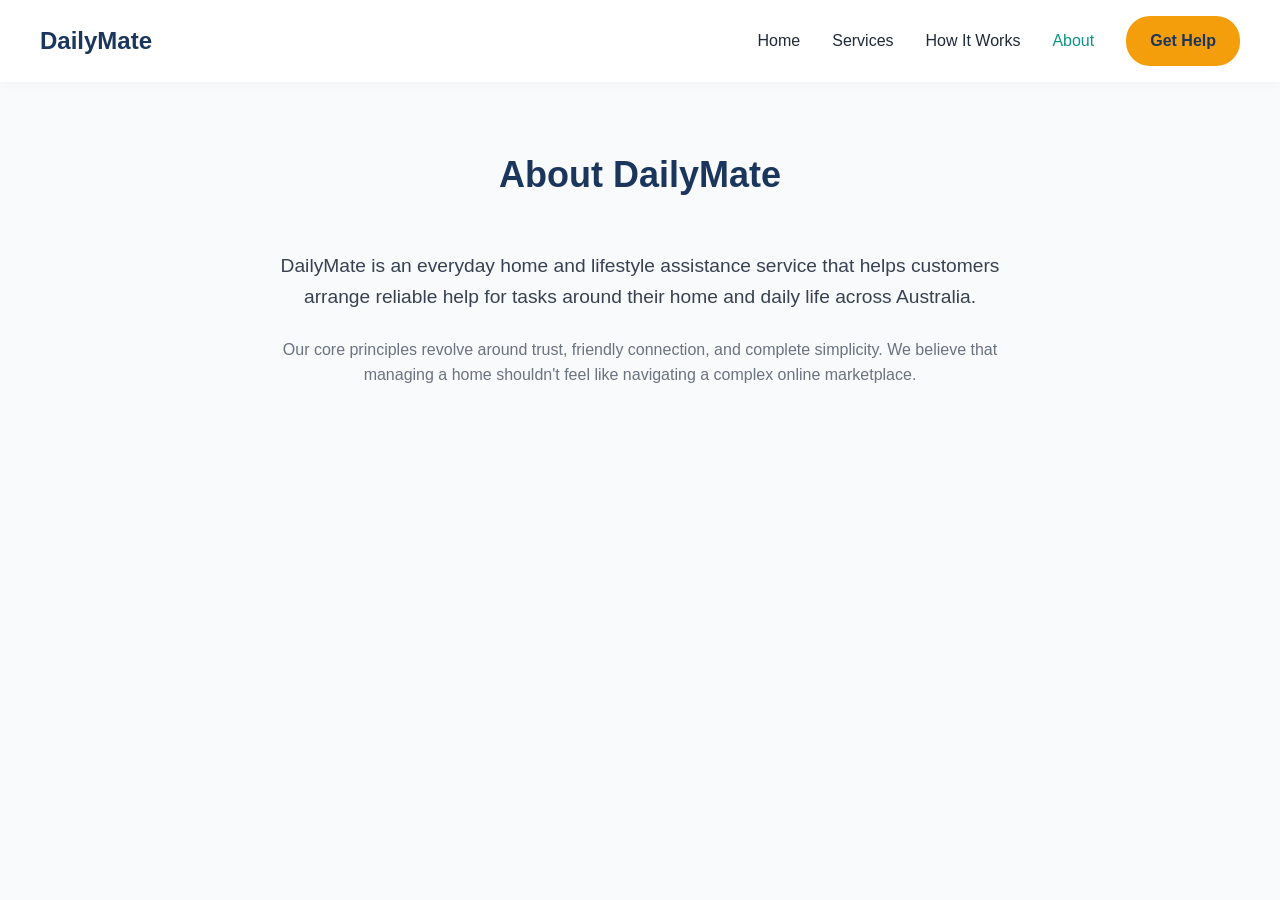
==== about.html @ eb7813a4 "Add files via upload" ====
<!DOCTYPE html>
<html lang="en-AU">
<head>
    <meta charset="UTF-8">
    <meta name="viewport" content="width=device-width, initial-scale=1.0">
    <title>About DailyMate</title>
    <link rel="stylesheet" href="css/style.css">
</head>
<body>
    <header class="header">
        <nav class="nav-container">
            <a href="index.html" class="logo">DailyMate</a>
            <ul class="nav-menu">
                <li><a href="index.html" class="nav-link">Home</a></li>
                <li><a href="services.html" class="nav-link">Services</a></li>
                <li><a href="how-it-works.html" class="nav-link">How It Works</a></li>
                <li><a href="about.html" class="nav-link active">About</a></li>
                <li><a href="get-help.html" class="btn btn-primary">Get Help</a></li>
            </ul>
        </nav>
    </header>
    <main class="container" style="max-width: 800px; text-align: center;">
        <h1 class="section-title">About DailyMate</h1>
        <p style="font-size: 1.2rem; margin-bottom: 1.5rem; color: #374151;">DailyMate is an everyday home and lifestyle assistance service that helps customers arrange reliable help for tasks around their home and daily life across Australia.</p>
        <p style="color: #6B7280;">Our core principles revolve around trust, friendly connection, and complete simplicity. We believe that managing a home shouldn't feel like navigating a complex online marketplace.</p>
    </main>
</body>
</html>
---- css/style.css ----
/* DailyMate Aesthetic Design System */
:root {
    --primary: #1A365D;
    --secondary: #0D9488;
    --accent: #F59E0B;
    --neutral-dark: #1F2937;
    --neutral-light: #F9FAFB;
    --white: #FFFFFF;
    --radius-md: 16px;
    --radius-lg: 24px;
    --transition: all 0.25s ease-in-out;
}

* { box-sizing: border-box; margin: 0; padding: 0; }
body {
    font-family: -apple-system, BlinkMacSystemFont, "Segoe UI", Roboto, Helvetica, Arial, sans-serif;
    color: var(--neutral-dark);
    background-color: var(--neutral-light);
    line-height: 1.6;
}

.header {
    background-color: var(--white);
    padding: 1rem 2rem;
    box-shadow: 0 2px 10px rgba(0,0,0,0.03);
    position: sticky; top: 0; z-index: 1000;
}
.nav-container {
    max-width: 1200px; margin: 0 auto;
    display: flex; justify-content: space-between; align-items: center;
}
.logo { font-weight: 700; font-size: 1.5rem; color: var(--primary); text-decoration: none; }
.nav-menu { display: flex; list-style: none; align-items: center; gap: 2rem; }
.nav-link { color: var(--neutral-dark); text-decoration: none; font-weight: 500; transition: var(--transition); }
.nav-link.active, .nav-link:hover { color: var(--secondary); }

.btn {
    display: inline-flex; align-items: center; justify-content: center;
    padding: 0.75rem 1.5rem; font-weight: 600; border-radius: var(--radius-lg);
    text-decoration: none; border: none; cursor: pointer; min-height: 48px;
    transition: var(--transition);
}
.btn-primary { background-color: var(--accent); color: var(--primary); }
.btn-primary:hover { transform: translateY(-1px); box-shadow: 0 4px 12px rgba(245,158,11,0.3); }
.btn-secondary { background-color: transparent; border: 2px solid var(--primary); color: var(--primary); }
.btn-secondary:hover { background-color: var(--primary); color: var(--white); }
.btn-sm { min-height: 38px; padding: 0.5rem 1rem; font-size: 0.9rem; }

.container { max-width: 1200px; margin: 0 auto; padding: 4rem 2rem; }
.hero { text-align: center; padding: 6rem 2rem; }
.hero h1 { font-size: 3rem; color: var(--primary); margin-bottom: 1.5rem; }
.hero p { font-size: 1.25rem; max-width: 600px; margin: 0 auto 2.5rem; color: #4B5563; }
.hero-actions { display: flex; gap: 1rem; justify-content: center; flex-wrap: wrap; }

.section-title { text-align: center; font-size: 2.25rem; color: var(--primary); margin-bottom: 3rem; }
.services-grid { display: grid; grid-template-columns: repeat(auto-fit, minmax(280px, 1fr)); gap: 2rem; }
.service-card {
    background: var(--white); padding: 2.5rem; border-radius: var(--radius-md);
    text-align: center; box-shadow: 0 4px 20px rgba(0,0,0,0.02); transition: var(--transition);
}
.service-card:hover { transform: translateY(-4px); box-shadow: 0 10px 25px rgba(0,0,0,0.05); }
.service-icon { font-size: 2.5rem; margin-bottom: 1rem; }
.service-card h3 { color: var(--primary); margin-bottom: 1rem; }
.service-card p { color: #6B7280; margin-bottom: 1.5rem; font-size: 0.95rem; }

.steps-container { display: grid; grid-template-columns: repeat(auto-fit, minmax(220px, 1fr)); gap: 2rem; text-align: center; }
.step-item { background: var(--white); padding: 2rem; border-radius: var(--radius-md); position: relative; }
.step-num {
    width: 40px; height: 40px; background: var(--secondary); color: var(--white);
    border-radius: 50%; display: flex; align-items: center; justify-content: center;
    font-weight: bold; margin: 0 auto 1rem;
}
.step-item h3 { color: var(--primary); margin-bottom: 0.5rem; }
.step-item p { color: #6B7280; font-size: 0.95rem; }

.card-form { background: var(--white); border-radius: var(--radius-md); padding: 2.5rem; box-shadow: 0 4px 20px rgba(0,0,0,0.02); max-width: 600px; margin: 0 auto; }
.form-group { margin-bottom: 1.5rem; }
.form-label { display: block; font-weight: 600; margin-bottom: 0.5rem; color: var(--primary); }
.form-control { width: 100%; padding: 0.875rem 1rem; font-size: 1rem; border: 2px solid #E5E7EB; border-radius: 8px; outline: none; transition: var(--transition); font-family: inherit; }
.form-control:focus { border-color: var(--secondary); }
.hamburger { display: none; background: none; border: none; font-size: 1.5rem; cursor: pointer; color: var(--primary); }

@media (max-width: 768px) {
    .hamburger { display: block; }
    .nav-menu { display: none; }
    .hero h1 { font-size: 2.25rem; }
}
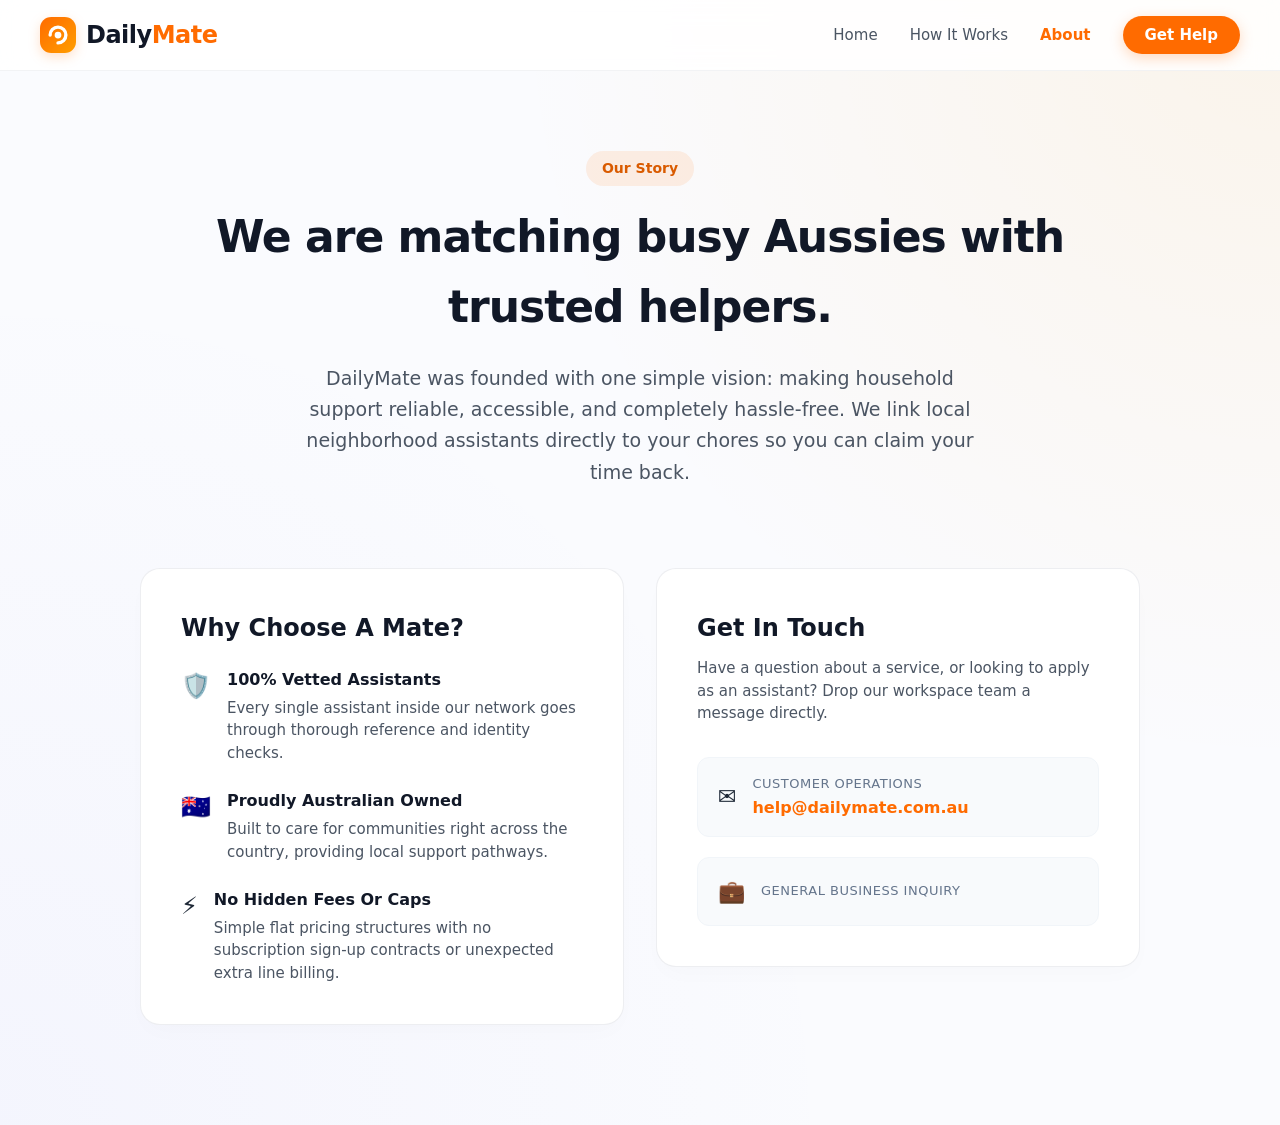
==== commit 386167d9: "Update about.html" ====
--- a/about.html
+++ b/about.html
@@ -3,26 +3,137 @@
 <head>
     <meta charset="UTF-8">
     <meta name="viewport" content="width=device-width, initial-scale=1.0">
-    <title>About DailyMate</title>
+    <title>About Us & Contact - DailyMate</title>
     <link rel="stylesheet" href="css/style.css">
+    <link rel="icon" type="image/svg+xml" href="data:image/svg+xml,<svg xmlns=%22http://w3.org viewBox=%220 0 100 100%22><text y=%22.9em%22 font-size=%2290%22>🤝</text></svg>">
+    
+    <!-- HIGH-CONVERSION MODERN GLASS & ANIMATION UI SYSTEM -->
+    <style>
+        @keyframes subtle-float {
+            0% { transform: translateY(0px); }
+            50% { transform: translateY(-6px); }
+            100% { transform: translateY(0px); }
+        }
+        .animate-nav-link {
+            position: relative;
+            transition: color 0.3s cubic-bezier(0.4, 0, 0.2, 1);
+        }
+        .animate-nav-link::after {
+            content: '';
+            position: absolute;
+            width: 100%;
+            transform: scaleX(0);
+            height: 2px;
+            bottom: -4px;
+            left: 0;
+            background-color: #ff6b00;
+            transform-origin: bottom right;
+            transition: transform 0.25s ease-out;
+        }
+        .animate-nav-link:hover::after {
+            transform: scaleX(1);
+            transform-origin: bottom left;
+        }
+        .cta-hover-effect {
+            transition: all 0.3s cubic-bezier(0.4, 0, 0.2, 1) !important;
+        }
+        .cta-hover-effect:hover {
+            transform: translateY(-2px);
+            box-shadow: 0 10px 20px rgba(255, 107, 0, 0.4) !important;
+            background: #e05e00 !important;
+        }
+    </style>
 </head>
-<body>
-    <header class="header">
-        <nav class="nav-container">
-            <a href="index.html" class="logo">DailyMate</a>
-            <ul class="nav-menu">
-                <li><a href="index.html" class="nav-link">Home</a></li>
-                <li><a href="services.html" class="nav-link">Services</a></li>
-                <li><a href="how-it-works.html" class="nav-link">How It Works</a></li>
-                <li><a href="about.html" class="nav-link active">About</a></li>
-                <li><a href="get-help.html" class="btn btn-primary">Get Help</a></li>
+<body style="margin: 0; padding: 0; background: radial-gradient(circle at top right, rgba(255, 158, 0, 0.08), transparent 45%), radial-gradient(circle at bottom left, rgba(99, 102, 241, 0.04), transparent 50%), #fafbfe; min-height: 100vh;">
+
+    <!-- ANIMATED GLASS-MORPHIC NAVIGATION HEADER -->
+    <header style="background: rgba(255, 255, 255, 0.85); backdrop-filter: blur(12px); position: sticky; top: 0; z-index: 1000; border-bottom: 1px solid rgba(229, 231, 235, 0.5); padding: 16px 24px;">
+        <nav style="max-width: 1200px; margin: 0 auto; display: flex; align-items: center; justify-content: space-between;">
+            <a href="index.html" style="display: flex; align-items: center; gap: 10px; text-decoration: none; font-family: system-ui, -apple-system, sans-serif;">
+                <svg width="36" height="36" viewBox="0 0 32 32" fill="none" xmlns="http://w3.org" style="filter: drop-shadow(0 4px 6px rgba(255, 107, 0, 0.2));">
+                    <rect width="32" height="32" rx="10" fill="url(#logo-grad)"/>
+                    <path d="M9 16C9 12.134 12.134 9 16 9C19.866 9 23 12.134 23 16C23 19.866 19.866 23 16 23" stroke="white" stroke-width="3" stroke-linecap="round"/>
+                    <circle cx="16" cy="16" r="3" fill="white"/>
+                    <defs>
+                        <linearGradient id="logo-grad" x1="0" y1="0" x2="32" y2="32" gradientUnits="userSpaceOnUse">
+                            <stop offset="0%" stop-color="#ff6b00"/>
+                            <stop offset="100%" stop-color="#ff9e00"/>
+                        </linearGradient>
+                    </defs>
+                </svg>
+                <span style="font-weight: 800; font-size: 24px; color: #111827; letter-spacing: -0.5px;">Daily<span style="color: #ff6b00;">Mate</span></span>
+            </a>
+            <ul style="display: flex; align-items: center; gap: 32px; list-style: none; margin: 0; padding: 0; font-family: system-ui, sans-serif;">
+                <li><a href="index.html" class="animate-nav-link" style="color: #4b5563; font-weight: 500; text-decoration: none; font-size: 15px;">Home</a></li>
+                <li><a href="how-it-works.html" class="animate-nav-link" style="color: #4b5563; font-weight: 500; text-decoration: none; font-size: 15px;">How It Works</a></li>
+                <li><a href="about.html" class="animate-nav-link" style="color: #ff6b00; font-weight: 600; text-decoration: none; font-size: 15px;">About</a></li>
+                <li><a href="get-help.html" class="cta-hover-effect" style="background: #ff6b00; color: white; padding: 10px 22px; font-weight: 600; border-radius: 9999px; text-decoration: none; font-size: 15px; box-shadow: 0 4px 14px rgba(255, 107, 0, 0.25);">Get Help</a></li>
             </ul>
         </nav>
     </header>
-    <main class="container" style="max-width: 800px; text-align: center;">
-        <h1 class="section-title">About DailyMate</h1>
-        <p style="font-size: 1.2rem; margin-bottom: 1.5rem; color: #374151;">DailyMate is an everyday home and lifestyle assistance service that helps customers arrange reliable help for tasks around their home and daily life across Australia.</p>
-        <p style="color: #6B7280;">Our core principles revolve around trust, friendly connection, and complete simplicity. We believe that managing a home shouldn't feel like navigating a complex online marketplace.</p>
-    </main>
-</body>
-</html>+
+    <!-- CONTENT BODY LAYER -->
+    <main style="font-family: system-ui, -apple-system, sans-serif; padding: 80px 24px 100px 24px;">
+        <div style="max-width: 1000px; margin: 0 auto;">
+            
+            <!-- SEGMENT 1: BRAND VISION OVERVIEW -->
+            <div style="text-align: center; margin-bottom: 80px;">
+                <span style="background: rgba(255, 107, 0, 0.1); color: #d95b00; padding: 6px 16px; border-radius: 9999px; font-size: 14px; font-weight: 600; display: inline-block; margin-bottom: 16px;">Our Story</span>
+                <h1 style="font-size: 44px; font-weight: 800; color: #111827; margin: 0 0 20px 0; letter-spacing: -1px;">We are matching busy Aussies with trusted helpers.</h1>
+                <p style="font-size: 19px; color: #4b5563; max-width: 700px; margin: 0 auto; line-height: 1.65;">DailyMate was founded with one simple vision: making household support reliable, accessible, and completely hassle-free. We link local neighborhood assistants directly to your chores so you can claim your time back.</p>
+            </div>
+
+            <!-- GRID AREA: STORY CARDS VS CONTACT DETAILS CARDS -->
+            <div style="display: grid; grid-template-columns: repeat(auto-fit, minmax(320px, 1fr)); gap: 32px; align-items: start;">
+                
+                <!-- COLUMN LEFT: THE STORY VALUES CARD -->
+                <div style="background: #ffffff; border: 1px solid rgba(229, 231, 235, 0.7); border-radius: 20px; padding: 40px; box-shadow: 0 10px 25px -5px rgba(0,0,0,0.02); animation: subtle-float 6s ease-in-out infinite;">
+                    <h3 style="font-size: 24px; color: #111827; margin: 0 0 20px 0; font-weight: 700;">Why Choose A Mate?</h3>
+                    
+                    <div style="display: flex; gap: 16px; margin-bottom: 24px;">
+                        <span style="font-size: 24px;">🛡️</span>
+                        <div>
+                            <h4 style="margin: 0 0 4px 0; font-size: 16px; color: #111827; font-weight: 600;">100% Vetted Assistants</h4>
+                            <p style="margin: 0; color: #4b5563; font-size: 15px; line-height: 1.5;">Every single assistant inside our network goes through thorough reference and identity checks.</p>
+                        </div>
+                    </div>
+
+                    <div style="display: flex; gap: 16px; margin-bottom: 24px;">
+                        <span style="font-size: 24px;">🇦🇺</span>
+                        <div>
+                            <h4 style="margin: 0 0 4px 0; font-size: 16px; color: #111827; font-weight: 600;">Proudly Australian Owned</h4>
+                            <p style="margin: 0; color: #4b5563; font-size: 15px; line-height: 1.5;">Built to care for communities right across the country, providing local support pathways.</p>
+                        </div>
+                    </div>
+
+                    <div style="display: flex; gap: 16px;">
+                        <span style="font-size: 24px;">⚡</span>
+                        <div>
+                            <h4 style="margin: 0 0 4px 0; font-size: 16px; color: #111827; font-weight: 600;">No Hidden Fees Or Caps</h4>
+                            <p style="margin: 0; color: #4b5563; font-size: 15px; line-height: 1.5;">Simple flat pricing structures with no subscription sign-up contracts or unexpected extra line billing.</p>
+                        </div>
+                    </div>
+                </div>
+
+                <!-- COLUMN RIGHT: THE PREMIUM CONTACT INFORMATION CARD -->
+                <div style="background: #ffffff; border: 1px solid rgba(229, 231, 235, 0.7); border-radius: 20px; padding: 40px; box-shadow: 0 10px 25px -5px rgba(0,0,0,0.02);">
+                    <h3 style="font-size: 24px; color: #111827; margin: 0 0 10px 0; font-weight: 700;">Get In Touch</h3>
+                    <p style="color: #4b5563; font-size: 15px; margin: 0 0 32px 0; line-height: 1.5;">Have a question about a service, or looking to apply as an assistant? Drop our workspace team a message directly.</p>
+                    
+                    <!-- OFFICE CONTACT CHANNELS -->
+                    <div style="display: flex; flex-direction: column; gap: 20px;">
+                        
+                        <!-- OFFICIAL BOX MAIL -->
+                        <div style="display: flex; align-items: center; gap: 16px; background: #f8fafc; border-radius: 12px; padding: 16px 20px; border: 1px solid #f1f5f9;">
+                            <span style="font-size: 22px;">✉️</span>
+                            <div>
+                                <div style="font-size: 13px; color: #64748b; font-weight: 500; text-transform: uppercase; letter-spacing: 0.5px;">Customer Operations</div>
+                                <a href="mailto:help@dailymate.com.au" style="font-size: 16px; color: #ff6b00; font-weight: 700; text-decoration: none;">help@dailymate.com.au</a>
+                            </div>
+                        </div>
+
+                        <!-- MANAGEMENT MAIL -->
+                        <div style="display: flex; align-items: center; gap: 16px; background: #f8fafc; border-radius: 12px; padding: 16px 20px; border: 1px solid #f1f5f9;">
+                            <span style="font-size: 22px;">💼</span>
+                            <div>
+                                <div style="font-size: 13px; color: #64748b; font-weight: 500; text-transform: uppercase; letter-spacing: 0.5px;">General Business Inquiry</div>
